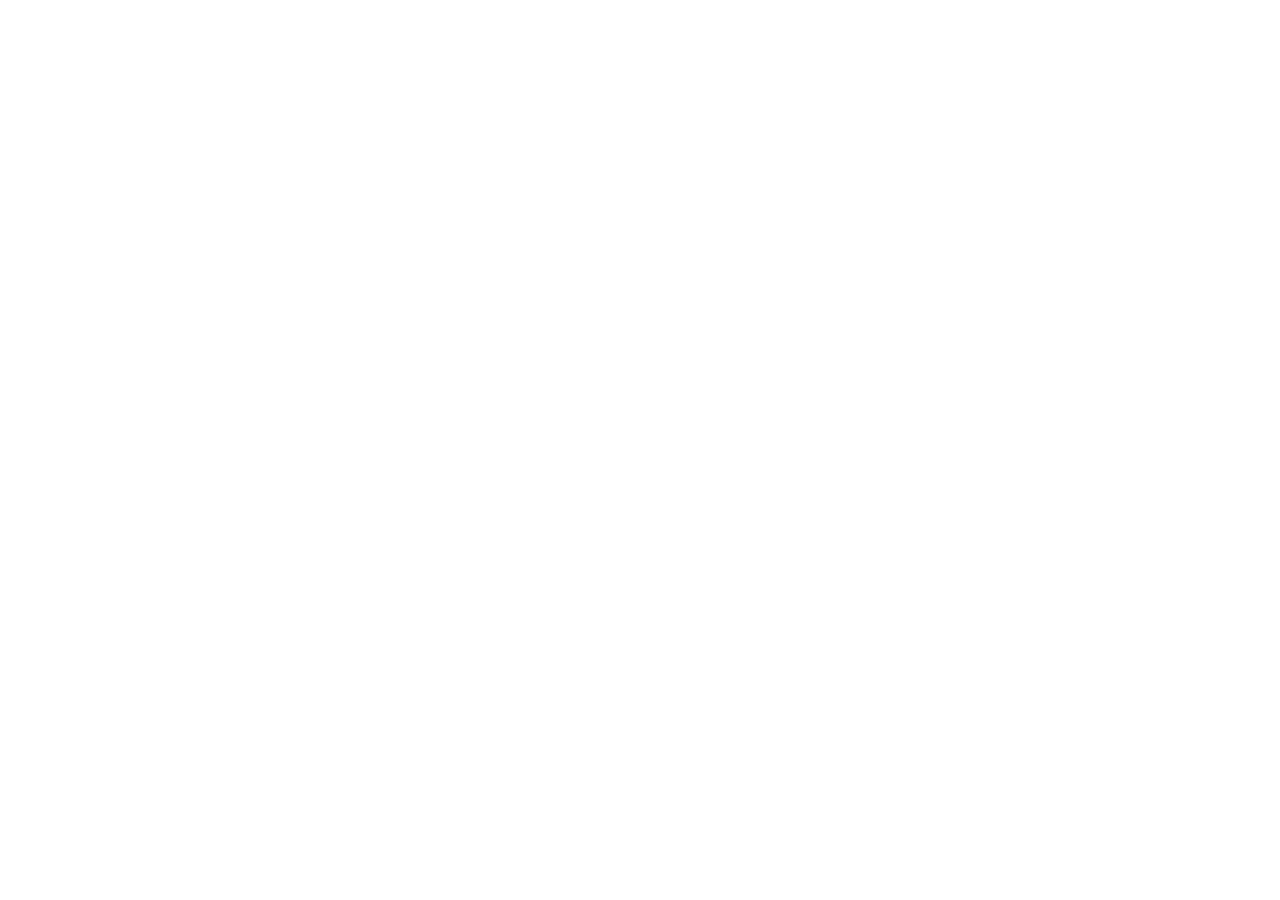
==== frontend-2-practice/index.html @ 24959217 "Initial commit" ====
<!DOCTYPE html>
<html lang="ru">
  <head>
    <meta charset="UTF-8" />
    <meta name="viewport" content="width=device-width, initial-scale=1.0" />
    <title>Выбор даты и времени</title>
    <link rel="stylesheet" href="styles.css" />
  </head>
  <body>
    <div class="page">
      <!-- Перенесите вашу верстку. Удалите статичные данные. Подключите скрипт -->
    </div>
  </body>
</html>
---- frontend-2-practice/styles.css ----
/* Стили страницы.
   Скопируйте с предудущей практики. */

* {
  margin: 0;
  padding: 0;
  box-sizing: border-box;
}

body {
  min-height: 100vh;
  font-family: sans-serif;
}
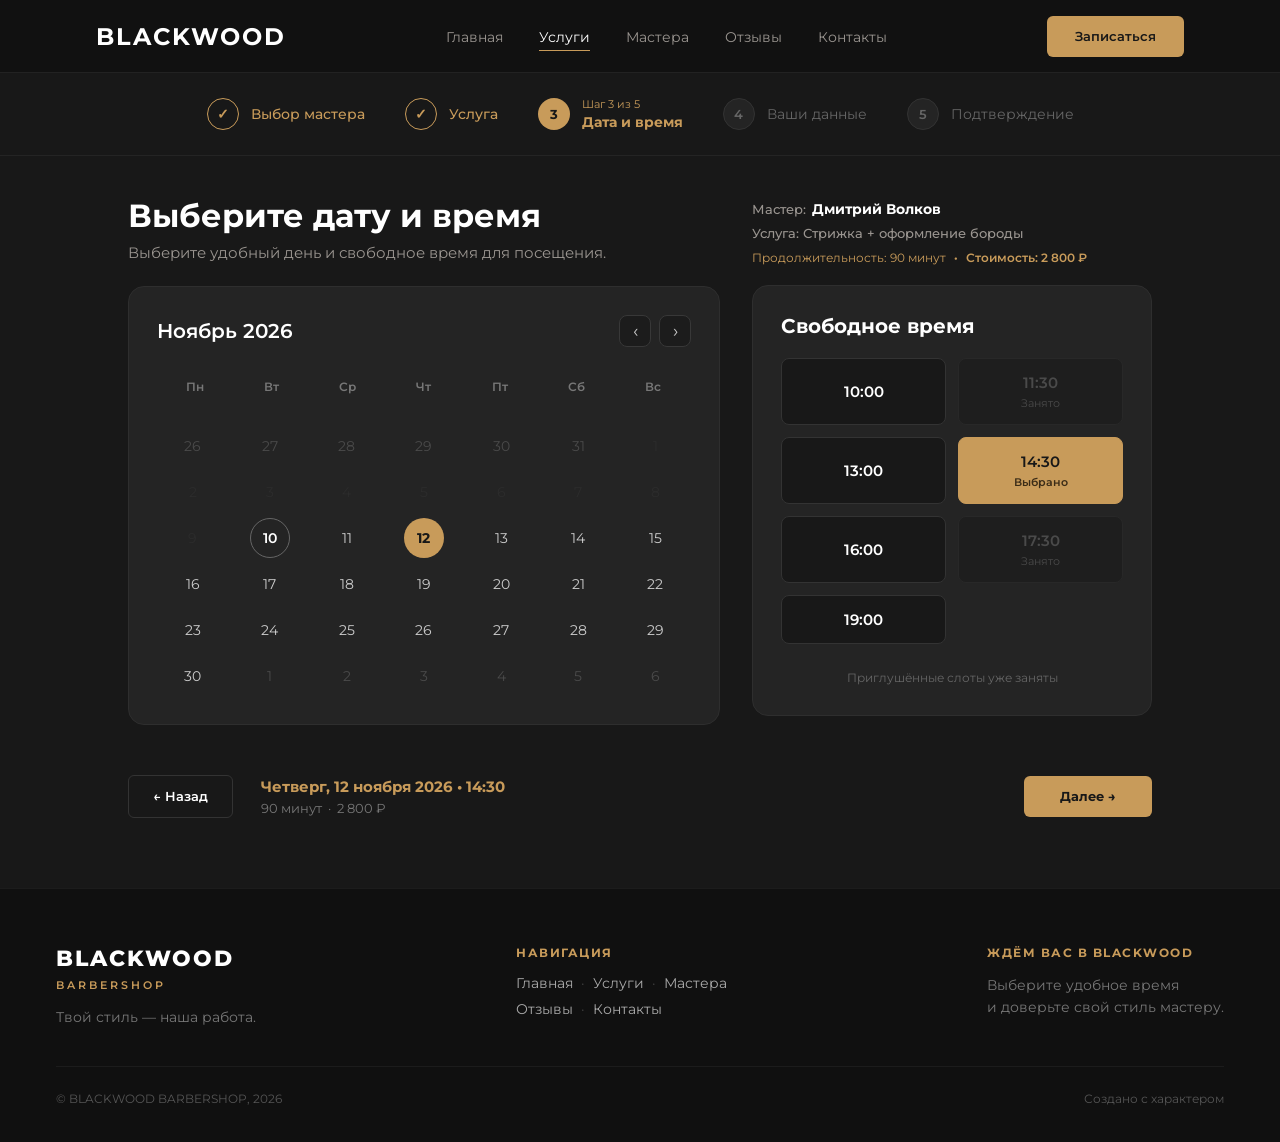
==== commit cff3b9f8: "Задание 2. JavaScript" ====
--- a/frontend-2-practice/index.html
+++ b/frontend-2-practice/index.html
@@ -3,12 +3,225 @@
   <head>
     <meta charset="UTF-8" />
     <meta name="viewport" content="width=device-width, initial-scale=1.0" />
-    <title>Выбор даты и времени</title>
+    <title>BLACKWOOD — Выбор даты и времени</title>
+    <link rel="preconnect" href="https://fonts.googleapis.com" />
+    <link rel="preconnect" href="https://fonts.gstatic.com" crossorigin />
+    <link
+      href="https://fonts.googleapis.com/css2?family=Montserrat:wght@400;500;600;700;800&display=swap"
+      rel="stylesheet"
+    />
     <link rel="stylesheet" href="styles.css" />
   </head>
   <body>
-    <div class="page">
-      <!-- Перенесите вашу верстку. Удалите статичные данные. Подключите скрипт -->
-    </div>
+    <!-- Шапка сайта -->
+    <header class="site-header">
+      <div class="header-inner">
+        <a href="#" class="logo">
+          <span class="logo-title">BLACKWOOD</span>
+        </a>
+
+        <nav class="main-nav" aria-label="Основное меню">
+          <ul class="nav-list">
+            <li class="nav-item"><a href="#" class="nav-link">Главная</a></li>
+            <li class="nav-item"><a href="#" class="nav-link active">Услуги</a></li>
+            <li class="nav-item"><a href="#" class="nav-link">Мастера</a></li>
+            <li class="nav-item"><a href="#" class="nav-link">Отзывы</a></li>
+            <li class="nav-item"><a href="#" class="nav-link">Контакты</a></li>
+          </ul>
+        </nav>
+
+        <button type="button" class="btn btn-gold btn-header">Записаться</button>
+      </div>
+    </header>
+
+    <!-- Индикатор шагов бронирования -->
+    <nav class="steps-nav" aria-label="Этапы записи">
+      <div class="steps-container">
+        <!-- Шаг 1 -->
+        <div class="step-item step-completed">
+          <div class="step-badge">
+            <span class="step-icon">✓</span>
+          </div>
+          <span class="step-name">Выбор мастера</span>
+        </div>
+
+        <!-- Шаг 2 -->
+        <div class="step-item step-completed">
+          <div class="step-badge">
+            <span class="step-icon">✓</span>
+          </div>
+          <span class="step-name">Услуга</span>
+        </div>
+
+        <!-- Шаг 3: Текущий активный -->
+        <div class="step-item step-active">
+          <div class="step-badge">
+            <span class="step-number">3</span>
+          </div>
+          <div class="step-text-group">
+            <span class="step-counter">Шаг 3 из 5</span>
+            <span class="step-name">Дата и время</span>
+          </div>
+        </div>
+
+        <!-- Шаг 4 -->
+        <div class="step-item step-upcoming">
+          <div class="step-badge">
+            <span class="step-number">4</span>
+          </div>
+          <span class="step-name">Ваши данные</span>
+        </div>
+
+        <!-- Шаг 5 -->
+        <div class="step-item step-upcoming">
+          <div class="step-badge">
+            <span class="step-number">5</span>
+          </div>
+          <span class="step-name">Подтверждение</span>
+        </div>
+      </div>
+    </nav>
+
+    <!-- Основная рабочая область -->
+    <main class="main-content">
+      <div class="content-container">
+        <!-- Сетка из двух колонок: слева календарь, справа мастер и слоты -->
+        <div class="booking-columns">
+          
+          <!-- Левая колонка: заголовок и календарь -->
+          <div class="booking-left-col">
+            <div class="page-heading">
+              <h1 class="page-title">Выберите дату и время</h1>
+              <p class="page-subtitle">Выберите удобный день и свободное время для посещения.</p>
+            </div>
+
+            <!-- Карточка календаря -->
+            <section class="card calendar-card" aria-labelledby="calendar-title">
+              <div class="calendar-header">
+                <h2 id="calendar-title" class="calendar-month">Ноябрь 2026</h2>
+                <div class="calendar-controls">
+                  <button type="button" class="calendar-arrow" id="calendar-prev" aria-label="Предыдущий месяц">‹</button>
+                  <button type="button" class="calendar-arrow" id="calendar-next" aria-label="Следующий месяц">›</button>
+                </div>
+              </div>
+
+              <!-- Дни недели -->
+              <div class="calendar-weekdays" aria-hidden="true">
+                <span>Пн</span>
+                <span>Вт</span>
+                <span>Ср</span>
+                <span>Чт</span>
+                <span>Пт</span>
+                <span>Сб</span>
+                <span>Вс</span>
+              </div>
+
+              <!-- Сетка дней (заполняется через JS) -->
+              <div class="calendar-days" id="calendar-days"></div>
+            </section>
+          </div>
+
+          <!-- Правая колонка: сводка мастера и слоты времени -->
+          <div class="booking-right-col">
+            
+            <!-- Плашка информации о мастере и выбранной услуге -->
+            <section class="master-card" aria-label="Выбранный мастер и услуга">
+              <div class="master-header">
+                <span class="master-label">Мастер: </span>
+                <span class="master-name">Дмитрий Волков</span>
+              </div>
+              <div class="master-service">Услуга: Стрижка + оформление бороды</div>
+              <div class="master-details">
+                <span class="details-duration">Продолжительность: 90 минут</span>
+                <span class="details-separator">·</span>
+                <span class="details-price">Стоимость: 2 800 ₽</span>
+              </div>
+            </section>
+
+            <!-- Карточка выбора времени -->
+            <section class="card time-card" aria-labelledby="time-title">
+              <h2 id="time-title" class="time-card-title">Свободное время</h2>
+
+              <!-- Сетка слотов времени (заполняется через JS) -->
+              <div class="time-slots-grid" id="time-slots-grid"></div>
+
+              <!-- Подсказка о приглушенных слотах -->
+              <div class="time-slots-hint">
+                Приглушённые слоты уже заняты
+              </div>
+            </section>
+          </div>
+
+        </div>
+
+        <!-- Нижняя панель подтверждения и перехода -->
+        <section class="action-bar" aria-label="Панель перехода">
+          <button type="button" class="btn btn-outline btn-back" id="btn-back">
+            ← Назад
+          </button>
+
+          <div class="action-summary">
+            <div class="summary-datetime" id="summary-datetime">12 ноября 2026, 14:30</div>
+            <div class="summary-meta" id="summary-meta">90 минут &nbsp;·&nbsp; 2 800 ₽</div>
+          </div>
+
+          <button type="button" class="btn btn-gold btn-next" id="btn-next">
+            Далее →
+          </button>
+        </section>
+      </div>
+    </main>
+
+    <!-- Подвал сайта -->
+    <footer class="site-footer">
+      <div class="footer-inner">
+        <div class="footer-columns">
+          
+          <!-- Колонка бренда -->
+          <div class="footer-col brand-col">
+            <div class="footer-brand-title">BLACKWOOD</div>
+            <div class="footer-brand-sub">BARBERSHOP</div>
+            <p class="footer-tagline">Твой стиль — наша работа.</p>
+          </div>
+
+          <!-- Колонка навигации -->
+          <div class="footer-col nav-col">
+            <div class="footer-heading">НАВИГАЦИЯ</div>
+            <ul class="footer-nav-list">
+              <li>
+                <a href="#">Главная</a>
+                <span class="nav-dot">·</span>
+                <a href="#">Услуги</a>
+                <span class="nav-dot">·</span>
+                <a href="#">Мастера</a>
+              </li>
+              <li>
+                <a href="#">Отзывы</a>
+                <span class="nav-dot">·</span>
+                <a href="#">Контакты</a>
+              </li>
+            </ul>
+          </div>
+
+          <!-- Колонка информации -->
+          <div class="footer-col info-col">
+            <div class="footer-heading">ЖДЁМ ВАС В BLACKWOOD</div>
+            <p class="footer-info-text">
+              Выберите удобное время<br />
+              и доверьте свой стиль мастеру.
+            </p>
+          </div>
+
+        </div>
+
+        <div class="footer-bottom">
+          <div class="footer-copyright">© BLACKWOOD BARBERSHOP, 2026</div>
+          <div class="footer-signature">Создано с характером</div>
+        </div>
+      </div>
+    </footer>
+
+    <!-- Скрипт логики бронирования -->
+    <script src="script.js"></script>
   </body>
-</html>+</html>
--- a/frontend-2-practice/styles.css
+++ b/frontend-2-practice/styles.css
@@ -1,6 +1,4 @@
-/* Стили страницы.
-   Скопируйте с предудущей практики. */
-
+/* ===== Reset and Base ===== */
 * {
   margin: 0;
   padding: 0;
@@ -9,5 +7,664 @@
 
 body {
   min-height: 100vh;
-  font-family: sans-serif;
-}
+  font-family: "Montserrat", sans-serif;
+  display: flex;
+  flex-direction: column;
+  background: #181818;
+  color: #ffffff;
+}
+
+a {
+  text-decoration: none;
+  color: inherit;
+}
+
+ul {
+  list-style: none;
+}
+
+button {
+  font-family: inherit;
+  cursor: pointer;
+}
+
+/* ===== Header ===== */
+.site-header {
+  background: #111111;
+  border-bottom: 1px solid #222222;
+}
+
+.header-inner {
+  display: flex;
+  justify-content: space-between;
+  align-items: center;
+  padding: 0 56px;
+  height: 72px;
+  max-width: 1200px;
+  margin: 0 auto;
+  width: 100%;
+}
+
+.logo {
+  text-decoration: none;
+}
+
+.logo-title {
+  font-weight: 700;
+  font-size: 24px;
+  letter-spacing: 2px;
+  color: #ffffff;
+}
+
+.nav-list {
+  display: flex;
+  gap: 36px;
+}
+
+.nav-link {
+  font-size: 14px;
+  color: #9a9590;
+  text-decoration: none;
+  padding-bottom: 4px;
+  border-bottom: 1.5px solid transparent;
+  transition: color 0.2s;
+}
+
+.nav-link:hover {
+  color: #ffffff;
+}
+
+.nav-link.active {
+  color: #ffffff;
+  border-bottom-color: #c89b5a;
+}
+
+/* ===== Buttons ===== */
+.btn {
+  font-family: inherit;
+  font-weight: 600;
+  font-size: 13px;
+  line-height: 17px;
+  border: none;
+  border-radius: 6px;
+  cursor: pointer;
+  transition: background 0.2s, opacity 0.2s;
+}
+
+.btn-gold {
+  background: #c89b5a;
+  color: #181818;
+  padding: 12px 28px;
+}
+
+.btn-gold:hover {
+  background: #b5894b;
+}
+
+.btn-outline {
+  background: #181818;
+  border: 1px solid #333333;
+  color: #ffffff;
+  padding: 12px 28px;
+}
+
+.btn-outline:hover {
+  border-color: #555555;
+  background: #222222;
+}
+
+/* ===== Steps Navigation ===== */
+.steps-nav {
+  background: #181818;
+  border-bottom: 1px solid #242424;
+  padding: 24px 56px;
+}
+
+.steps-container {
+  display: flex;
+  justify-content: center;
+  align-items: center;
+  gap: 40px;
+  max-width: 1200px;
+  margin: 0 auto;
+}
+
+.step-item {
+  display: flex;
+  align-items: center;
+  gap: 12px;
+}
+
+.step-badge {
+  display: flex;
+  justify-content: center;
+  align-items: center;
+  width: 32px;
+  height: 32px;
+  border-radius: 50%;
+  flex-shrink: 0;
+}
+
+.step-completed .step-badge {
+  background: transparent;
+  border: 1.5px solid #c89b5a;
+}
+
+.step-completed .step-icon {
+  color: #c89b5a;
+  font-size: 14px;
+  font-weight: 700;
+}
+
+.step-active .step-badge {
+  background: #c89b5a;
+}
+
+.step-active .step-number {
+  font-weight: 700;
+  font-size: 13px;
+  color: #181818;
+}
+
+.step-upcoming .step-badge {
+  background: #242424;
+  border: 1px solid #333333;
+}
+
+.step-upcoming .step-number {
+  color: #666666;
+  font-size: 13px;
+  font-weight: 600;
+}
+
+.step-name {
+  font-size: 14px;
+  font-weight: 500;
+  color: #ffffff;
+}
+
+.step-completed .step-name {
+  color: #c89b5a;
+}
+
+.step-active .step-name {
+  color: #c89b5a;
+  font-weight: 700;
+}
+
+.step-upcoming .step-name {
+  color: #666666;
+  font-weight: 400;
+}
+
+.step-text-group {
+  display: flex;
+  flex-direction: column;
+  gap: 2px;
+}
+
+.step-counter {
+  font-size: 11px;
+  color: #c89b5a;
+}
+
+/* ===== Main Content ===== */
+.main-content {
+  flex: 1;
+  background: #181818;
+  padding: 40px 56px 60px;
+}
+
+.content-container {
+  max-width: 1024px;
+  margin: 0 auto;
+  display: flex;
+  flex-direction: column;
+  gap: 32px;
+}
+
+.booking-columns {
+  display: flex;
+  gap: 32px;
+  align-items: flex-start;
+}
+
+.booking-left-col {
+  flex: 1;
+  display: flex;
+  flex-direction: column;
+  gap: 24px;
+}
+
+.booking-right-col {
+  width: 400px;
+  flex-shrink: 0;
+  display: flex;
+  flex-direction: column;
+  gap: 20px;
+}
+
+/* ===== Page Heading ===== */
+.page-heading {
+  display: flex;
+  flex-direction: column;
+  gap: 8px;
+}
+
+.page-title {
+  font-size: 32px;
+  font-weight: 700;
+  color: #ffffff;
+}
+
+.page-subtitle {
+  font-size: 15px;
+  color: #9a9590;
+}
+
+/* ===== Card ===== */
+.card {
+  background: #242424;
+  border: 1px solid #2e2e2e;
+  border-radius: 16px;
+  padding: 28px;
+}
+
+/* ===== Calendar ===== */
+.calendar-card {
+  display: flex;
+  flex-direction: column;
+  gap: 24px;
+}
+
+.calendar-header {
+  display: flex;
+  justify-content: space-between;
+  align-items: center;
+}
+
+.calendar-month {
+  font-size: 20px;
+  font-weight: 600;
+  color: #ffffff;
+}
+
+.calendar-controls {
+  display: flex;
+  gap: 8px;
+}
+
+.calendar-arrow {
+  display: flex;
+  justify-content: center;
+  align-items: center;
+  width: 32px;
+  height: 32px;
+  border-radius: 8px;
+  border: 1px solid #383838;
+  background: #1c1c1c;
+  font-size: 18px;
+  color: #cccccc;
+  cursor: pointer;
+  transition: background 0.15s, border-color 0.15s;
+}
+
+.calendar-arrow:hover {
+  background: #282828;
+  border-color: #555555;
+  color: #ffffff;
+}
+
+.calendar-weekdays {
+  display: grid;
+  grid-template-columns: repeat(7, 1fr);
+  text-align: center;
+}
+
+.calendar-weekdays span {
+  font-size: 12px;
+  font-weight: 600;
+  color: #777777;
+  padding: 8px 0;
+}
+
+.calendar-days {
+  display: grid;
+  grid-template-columns: repeat(7, 1fr);
+  gap: 6px;
+}
+
+.day-btn {
+  display: flex;
+  justify-content: center;
+  align-items: center;
+  width: 40px;
+  height: 40px;
+  margin: 0 auto;
+  border-radius: 50%;
+  border: none;
+  background: transparent;
+  font-family: inherit;
+  font-size: 14px;
+  color: #cccccc;
+  cursor: pointer;
+  transition: background 0.15s, color 0.15s;
+}
+
+.day-btn:hover:not(.selected):not(.other-month):not(.disabled) {
+  background: #333333;
+  color: #ffffff;
+}
+
+.day-btn.other-month {
+  color: #4a4a4a;
+  cursor: default;
+  pointer-events: none;
+}
+
+.day-btn.disabled {
+  color: #383838;
+  cursor: not-allowed;
+  pointer-events: none;
+  opacity: 0.4;
+}
+
+.day-btn.today {
+  border: 1.5px solid #666666;
+  font-weight: 600;
+  color: #ffffff;
+}
+
+.day-btn.selected {
+  background: #c89b5a;
+  color: #181818;
+  font-weight: 700;
+}
+
+/* ===== Master & Service Info Card ===== */
+.master-card {
+  background: transparent;
+  border: none;
+  padding: 4px 0 0;
+  display: flex;
+  flex-direction: column;
+  gap: 6px;
+}
+
+.master-header {
+  display: flex;
+  align-items: baseline;
+  gap: 6px;
+}
+
+.master-label {
+  font-size: 13px;
+  color: #9a9590;
+  font-weight: 500;
+}
+
+.master-name {
+  font-size: 14px;
+  font-weight: 700;
+  color: #ffffff;
+}
+
+.master-service {
+  font-size: 13px;
+  font-weight: 500;
+  color: #9a9590;
+  line-height: 1.4;
+}
+
+.master-details {
+  display: flex;
+  align-items: center;
+  gap: 8px;
+  flex-wrap: wrap;
+  font-size: 12px;
+  color: #c89b5a;
+  margin-top: 2px;
+}
+
+.details-separator {
+  color: #c89b5a;
+  font-weight: 700;
+}
+
+.details-price {
+  font-weight: 600;
+  color: #c89b5a;
+}
+
+/* ===== Time Slots Card ===== */
+.time-card {
+  display: flex;
+  flex-direction: column;
+  gap: 20px;
+}
+
+.time-card-title {
+  font-size: 20px;
+  font-weight: 700;
+  color: #ffffff;
+}
+
+.time-slots-grid {
+  display: grid;
+  grid-template-columns: repeat(2, 1fr);
+  gap: 12px;
+}
+
+.time-slot-btn {
+  display: flex;
+  flex-direction: column;
+  align-items: center;
+  justify-content: center;
+  padding: 14px 10px;
+  border-radius: 8px;
+  border: 1px solid #333333;
+  background: #181818;
+  color: #ffffff;
+  font-family: inherit;
+  font-size: 15px;
+  font-weight: 600;
+  cursor: pointer;
+  gap: 4px;
+  transition: all 0.15s ease;
+}
+
+.time-slot-btn.available:hover {
+  border-color: #c89b5a;
+  color: #c89b5a;
+}
+
+.time-slot-btn.selected {
+  background: #c89b5a;
+  border-color: #c89b5a;
+  color: #181818;
+}
+
+.time-slot-btn.selected .time-slot-status {
+  color: #3b2c17;
+  font-weight: 600;
+}
+
+.time-slot-btn.disabled {
+  background: #1e1e1e;
+  border: 1px solid #282828;
+  color: #4a4a4a;
+  cursor: not-allowed;
+}
+
+.time-slot-status {
+  font-size: 11px;
+  font-weight: 400;
+  color: #4a4a4a;
+}
+
+.time-slots-hint {
+  grid-column: 1 / -1;
+  font-size: 12px;
+  color: #666666;
+  text-align: center;
+  margin-top: 6px;
+  line-height: 1.4;
+}
+
+/* ===== Bottom Action Bar ===== */
+.action-bar {
+  background: transparent;
+  border: none;
+  padding: 10px 0;
+  display: flex;
+  align-items: center;
+  margin-top: 8px;
+}
+
+.action-bar .btn-back {
+  padding: 12px 24px;
+  border-radius: 6px;
+  background: #181818;
+  border: 1px solid #333333;
+  color: #ffffff;
+}
+
+.action-bar .btn-back:hover {
+  border-color: #555555;
+  background: #222222;
+}
+
+.action-summary {
+  display: flex;
+  flex-direction: column;
+  align-items: flex-start;
+  gap: 4px;
+  margin-left: 28px;
+  margin-right: auto;
+}
+
+.summary-datetime {
+  font-size: 15px;
+  font-weight: 700;
+  color: #c89b5a;
+}
+
+.summary-meta {
+  font-size: 13px;
+  color: #777777;
+}
+
+.action-bar .btn-next {
+  padding: 12px 36px;
+  border-radius: 6px;
+  background: #c89b5a;
+  color: #181818;
+  font-weight: 700;
+}
+
+.action-bar .btn-next:hover {
+  background: #b5894b;
+}
+
+/* ===== Footer ===== */
+.site-footer {
+  background: #101010;
+  color: #ffffff;
+  padding: 56px 56px 36px;
+  margin-top: auto;
+  border-top: 1px solid #1c1c1c;
+}
+
+.footer-inner {
+  max-width: 1200px;
+  margin: 0 auto;
+  display: flex;
+  flex-direction: column;
+  gap: 40px;
+}
+
+.footer-columns {
+  display: flex;
+  justify-content: space-between;
+  gap: 40px;
+  flex-wrap: wrap;
+}
+
+.footer-col {
+  display: flex;
+  flex-direction: column;
+  gap: 12px;
+}
+
+.footer-brand-title {
+  font-size: 22px;
+  font-weight: 800;
+  letter-spacing: 2px;
+  color: #ffffff;
+}
+
+.footer-brand-sub {
+  font-size: 11px;
+  font-weight: 600;
+  letter-spacing: 3px;
+  color: #c89b5a;
+  margin-top: -6px;
+}
+
+.footer-tagline {
+  font-size: 14px;
+  color: #777777;
+  margin-top: 4px;
+}
+
+.footer-heading {
+  font-size: 12px;
+  font-weight: 700;
+  letter-spacing: 1.5px;
+  color: #c89b5a;
+  text-transform: uppercase;
+  margin-bottom: 2px;
+}
+
+.footer-nav-list {
+  display: flex;
+  flex-direction: column;
+  gap: 8px;
+}
+
+.footer-nav-list li {
+  display: flex;
+  align-items: center;
+  gap: 8px;
+  font-size: 14px;
+  color: #aaaaaa;
+}
+
+.footer-nav-list a {
+  color: #aaaaaa;
+  transition: color 0.2s;
+}
+
+.footer-nav-list a:hover {
+  color: #c89b5a;
+}
+
+.nav-dot {
+  color: #444444;
+}
+
+.footer-info-text {
+  font-size: 14px;
+  color: #777777;
+  line-height: 1.6;
+}
+
+.footer-bottom {
+  border-top: 1px solid #1c1c1c;
+  padding-top: 24px;
+  display: flex;
+  justify-content: space-between;
+  align-items: center;
+  font-size: 12px;
+  color: #555555;
+}
